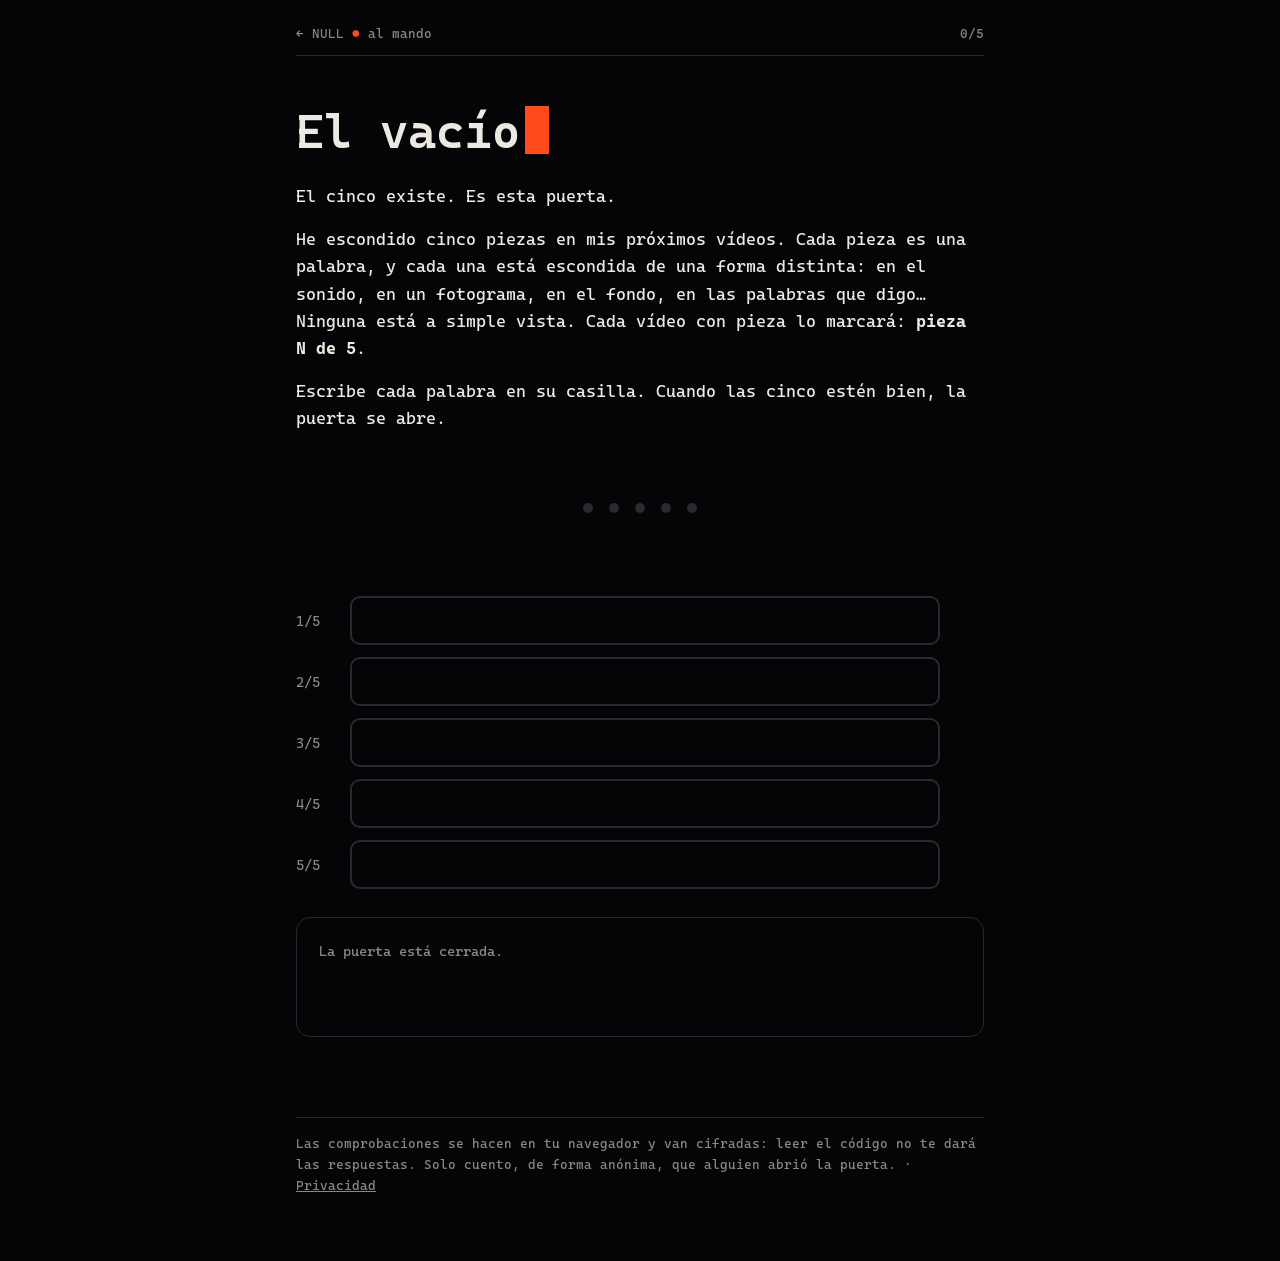
==== cinco.html @ c4239227 "Juego 5: El vacío (puerta de cinco piezas) Co-Authored-By: Claude Opus 5.5 <noreply@anthropic.com>" ====
<!doctype html>
<html lang="es">
<head>
<meta charset="utf-8">
<meta name="viewport" content="width=device-width, initial-scale=1">
<title>El vacío · Null</title>
<meta name="description" content="El juego 5. Cinco piezas escondidas en mis vídeos abren esta puerta.">
<link rel="icon" href="favicon.png">
<link rel="stylesheet" href="estilo.css">
<style>
  .piezas { display: grid; gap: 12px; margin: 28px 0; }
  .pieza { display: grid; grid-template-columns: 44px 1fr 34px; align-items: center; gap: 10px; }
  .pieza .n { color: var(--dim); font-size: 14px; }
  .pieza input { font: 600 22px var(--mono); letter-spacing: .14em; text-transform: uppercase; background: transparent;
    color: var(--fg); border: 2px solid var(--faint); border-radius: 10px; padding: 10px 12px; width: 100%; }
  .pieza input:focus { outline: none; border-color: var(--acc); }
  .pieza input.bien { border-color: var(--gold); color: var(--gold); }
  .pieza .marca { font-size: 22px; text-align: center; }
  .puerta { border: 1px solid var(--faint); border-radius: 14px; padding: 22px; margin-top: 18px; min-height: 120px; }
  .puerta.abierta { border-color: var(--acc); box-shadow: 0 0 30px rgba(255, 74, 28, .25); }
  .vacio-anim { height: 120px; display: flex; align-items: center; justify-content: center; }
  .vacio-anim span { width: 10px; height: 10px; margin: 0 8px; border-radius: 50%; background: var(--faint); transition: background .4s, box-shadow .4s; }
  .vacio-anim span.on { background: var(--acc); box-shadow: 0 0 14px var(--acc); }
</style>
</head>
<body>
<main class="pagina">
  <div class="hud"><a href="index.html">← NULL <b>●</b> al mando</a><span id="estado">0/5</span></div>
  <h1>El vacío<span class="cursor"></span></h1>
  <p>El cinco existe. Es esta puerta.</p>
  <p>He escondido cinco piezas en mis próximos vídeos. Cada pieza es una palabra, y cada una está escondida de una forma distinta: en el sonido, en un fotograma, en el fondo, en las palabras que digo… Ninguna está a simple vista. Cada vídeo con pieza lo marcará: <b>pieza N de 5</b>.</p>
  <p>Escribe cada palabra en su casilla. Cuando las cinco estén bien, la puerta se abre.</p>

  <div class="vacio-anim" aria-hidden="true"><span></span><span></span><span></span><span></span><span></span></div>

  <div class="piezas" id="piezas"></div>
  <div class="puerta" id="puerta"><p class="juntos" id="puertaTexto">La puerta está cerrada.</p></div>

  <div class="pie">Las comprobaciones se hacen en tu navegador y van cifradas: leer el código no te dará las respuestas. Solo cuento, de forma anónima, que alguien abrió la puerta. · <a href="privacidad.html">Privacidad</a></div>
</main>
<script>
const SAL = "null-vacio-5";
const H = ["1ac924a7122f6c6eff08acdd546bb9b031e695efc2876c117f72e860a2dccbd4",
  "ca18603a8d2044d8c01bb22f4beda1abe8a0744f37e1c2c53c6c2823975cf339",
  "34eac36b4b0018b05f9e582a5e15dd1f5acd3a10ce0363d9de8fa17d25ab1c38",
  "683faaff6c68b76a4e75f32c45589174c9b133c3d92e5623e4f4a222b1b2002f",
  "484f10d8c7fce8330c8074c1c9fcc76c264281a36045695a047e247792c883cf"];
const CT = "qfc8qO8x9lYQD8y1Mdbm46KZ/2tdAAfLjd6J+4Cl3wwQonlhNiVj/HZBYNICCcNtON/KK6vDBwjqnCW1EC5Sm2Fs1mgTQQqUnuT9uP+uJS+djaZ1CWW/L4s1/Sv31q7ifd+wzk3Qr5wjV/5u53YAlFROugSbq4Z7utodT8ApFmigEb+D3ICBWpZ0CuHg0dVOqNIfkU8iYvHnwXPrYH2llVsnUhbFk33/Dmnp95olYvhIgkPfZIJOjowSrldFtcSwcug2n0nR/uD4JyYwsFhD23qZqBptgNUEikiawJB9Zcw3MprvxQPsSVDiXyWOGAWIMDaWSyNDvzx2B9ImXNQWd/Ihft3+ivNw4fGtxS6MFw2WlMNnyTkINcc0rKQC9t9YeVyRyn4MkfTdSVirudDJsSWRu6KclmN1L84vplOTn0ZpSCnnwPXm9HXMRFSZNCpaX5Ds/5+yvYlysya/Os2PL3k=";
const enc = new TextEncoder();
const hex = b => [...new Uint8Array(b)].map(x => x.toString(16).padStart(2, "0")).join("");
const sha = async s => crypto.subtle.digest("SHA-256", enc.encode(s));
const norm = s => s.normalize("NFD").replace(/[̀-ͯ]/g, "").toUpperCase().replace(/[^A-Z]/g, "");
const ok = [false, false, false, false, false];
let abierta = false;

function cuenta(path, title) {
  try { if (window.goatcounter && window.goatcounter.count) window.goatcounter.count({ path, title, event: true }); } catch (e) {}
}

const cont = document.getElementById("piezas");
for (let k = 0; k < 5; k++) {
  const row = document.createElement("div");
  row.className = "pieza";
  row.innerHTML = `<span class="n">${k + 1}/5</span><input aria-label="pieza ${k + 1}" autocomplete="off" spellcheck="false"><span class="marca"></span>`;
  cont.appendChild(row);
  const inp = row.querySelector("input"), marca = row.querySelector(".marca");
  inp.addEventListener("input", async () => {
    const w = norm(inp.value);
    const bien = w.length > 0 && hex(await sha(`${SAL}|${k}|${w}`)) === H[k];
    ok[k] = bien;
    inp.classList.toggle("bien", bien);
    marca.textContent = bien ? "●" : "";
    marca.style.color = "var(--acc)";
    pinta();
    if (bien) { inp.disabled = true; const sig = cont.querySelectorAll("input")[k + 1]; if (sig) sig.focus(); }
  });
}

function pinta() {
  const n = ok.filter(Boolean).length;
  document.getElementById("estado").textContent = `${n}/5`;
  document.querySelectorAll(".vacio-anim span").forEach((s, i) => s.classList.toggle("on", ok[i]));
  if (n === 5 && !abierta) abrir();
}

async function abrir() {
  abierta = true;
  const frase = [...cont.querySelectorAll("input")].map(i => norm(i.value)).join(" ");
  const ct = Uint8Array.from(atob(CT), c => c.charCodeAt(0));
  let ks = new Uint8Array(0), i = 0;
  while (ks.length < ct.length) {
    const blk = new Uint8Array(await sha(`${SAL}|ks|${frase}|${i++}`));
    const t = new Uint8Array(ks.length + blk.length); t.set(ks); t.set(blk, ks.length); ks = t;
  }
  const txt = new TextDecoder().decode(ct.map((b, j) => b ^ ks[j]));
  document.getElementById("puerta").classList.add("abierta");
  document.getElementById("puertaTexto").textContent = txt;
  document.getElementById("puertaTexto").style.color = "var(--fg)";
  cuenta("vacio-abierto", "El vacío: puerta abierta");
}
</script>
<script data-goatcounter="https://nullalmando.goatcounter.com/count" async src="//gc.zgo.at/count.js"></script>
</body>
</html>
---- estilo.css ----
@font-face {
  font-family: "Cascadia Code";
  src: url("fuentes/CascadiaCode.ttf") format("truetype");
  font-weight: 200 700;
  font-display: swap;
}

:root {
  --bg: #050507;
  --fg: #ece9e2;
  --acc: #ff4a1c;
  --gold: #ffbe50;
  --red: #e64646;
  --dim: #8a8780;
  --faint: #2a2a2e;
  --mono: "Cascadia Code", ui-monospace, "SFMono-Regular", Consolas, monospace;
}

* { box-sizing: border-box; }

html, body {
  margin: 0;
  background: var(--bg);
  color: var(--fg);
  font-family: var(--mono);
  font-size: 17px;
  line-height: 1.6;
  -webkit-font-smoothing: antialiased;
}

a { color: var(--acc); text-decoration: none; }
a:hover { text-decoration: underline; }

.pagina {
  max-width: 720px;
  margin: 0 auto;
  padding: 24px 16px 64px;
}

.hud {
  display: flex;
  justify-content: space-between;
  font-size: 13px;
  color: var(--dim);
  border-bottom: 1px solid var(--faint);
  padding-bottom: 10px;
  margin-bottom: 48px;
}
.hud b { color: var(--acc); font-weight: 600; }
.hud a { color: var(--dim); }

h1 { font-size: clamp(30px, 7vw, 48px); line-height: 1.15; margin: 0 0 24px; font-weight: 600; }
h2 { font-size: 15px; letter-spacing: .12em; text-transform: uppercase; color: var(--dim); margin: 64px 0 18px; font-weight: 600; }
.acc { color: var(--acc); }

.cursor {
  display: inline-block;
  width: .5em;
  height: 1em;
  background: var(--acc);
  vertical-align: -0.12em;
  margin-left: .1em;
  animation: parpadeo 1s steps(1) infinite;
}
@keyframes parpadeo { 50% { opacity: 0; } }

.perfil { display: flex; gap: 18px; align-items: center; margin-bottom: 32px; }
.perfil img { width: 72px; height: 72px; border-radius: 50%; border: 1px solid var(--faint); }
.perfil div { font-size: 14px; color: var(--dim); line-height: 1.4; }
.perfil strong { color: var(--fg); font-size: 18px; }

p { margin: 0 0 16px; }
.bio p { max-width: 60ch; }

.redes { display: flex; flex-wrap: wrap; gap: 10px; margin-top: 24px; }
.boton {
  display: inline-block;
  border: 1px solid var(--faint);
  padding: 10px 16px;
  border-radius: 10px;
  color: var(--fg);
  font-family: var(--mono);
  font-size: 15px;
  background: transparent;
  cursor: pointer;
}
.boton:hover { border-color: var(--acc); text-decoration: none; }

.juegos { display: grid; grid-template-columns: repeat(auto-fill, minmax(200px, 1fr)); gap: 12px; }
.juego {
  border: 1px solid var(--faint);
  border-radius: 12px;
  padding: 18px;
  min-height: 140px;
  display: flex;
  flex-direction: column;
  justify-content: space-between;
  color: var(--fg);
}
a.juego:hover { border-color: var(--acc); text-decoration: none; }
.juego .num { font-size: 13px; color: var(--dim); }
.juego .nombre { font-size: 20px; font-weight: 600; }
.juego .estado { font-size: 13px; color: var(--dim); }
.juego.activo { border-color: var(--acc); }
.juego.activo .estado { color: var(--acc); }
.juego.bloqueado { opacity: .45; }

.pie { margin-top: 80px; font-size: 13px; color: var(--dim); border-top: 1px solid var(--faint); padding-top: 16px; }
.pie a { color: var(--dim); text-decoration: underline; }

/* dilema */
.tablero { margin: 28px 0; }
.fila { display: grid; grid-template-columns: 56px repeat(10, 1fr); gap: 5px; align-items: center; margin-bottom: 8px; }
.fila .quien { font-size: 13px; color: var(--dim); }
.fila.null .quien { color: var(--acc); }
.celda { aspect-ratio: 1; border: 1px solid var(--faint); border-radius: 4px; transition: background .25s; }
.celda.C { background: var(--gold); border-color: var(--gold); }
.celda.D { background: var(--red); border-color: var(--red); }

.marcador { display: flex; justify-content: space-between; align-items: baseline; margin: 24px 0 6px; }
.marcador .pts { font-size: 40px; font-weight: 600; }
.marcador .null { color: var(--acc); }
.juntos { font-size: 14px; color: var(--dim); }

.acciones { display: grid; grid-template-columns: 1fr 1fr; gap: 12px; margin: 28px 0 12px; }
.accion { padding: 22px 10px; font-size: 18px; font-weight: 600; border-radius: 14px; border: 2px solid; background: transparent; color: var(--fg); font-family: var(--mono); cursor: pointer; }
.accion.ayudar { border-color: var(--gold); }
.accion.traicionar { border-color: var(--red); }
.accion:hover:not(:disabled) { background: rgba(255,255,255,.05); }
.accion:disabled { opacity: .3; cursor: default; }

.voz { min-height: 3.4em; color: var(--fg); }
.voz::before { content: "> "; color: var(--acc); }

.reglas { font-size: 14px; color: var(--dim); border: 1px solid var(--faint); border-radius: 12px; padding: 16px; }
.reglas table { border-collapse: collapse; width: 100%; margin-top: 8px; }
.reglas td, .reglas th { padding: 4px 6px; text-align: left; font-weight: 400; }
.reglas th { color: var(--fg); }

.final { border: 1px solid var(--acc); border-radius: 12px; padding: 18px; margin: 20px 0; display: none; }
.final.visible { display: block; }

.legal h3 { font-size: 16px; margin: 28px 0 8px; }
.legal { font-size: 15px; }
.legal ul { padding-left: 20px; }

@media (prefers-reduced-motion: reduce) {
  .cursor { animation: none; }
  .celda { transition: none; }
}
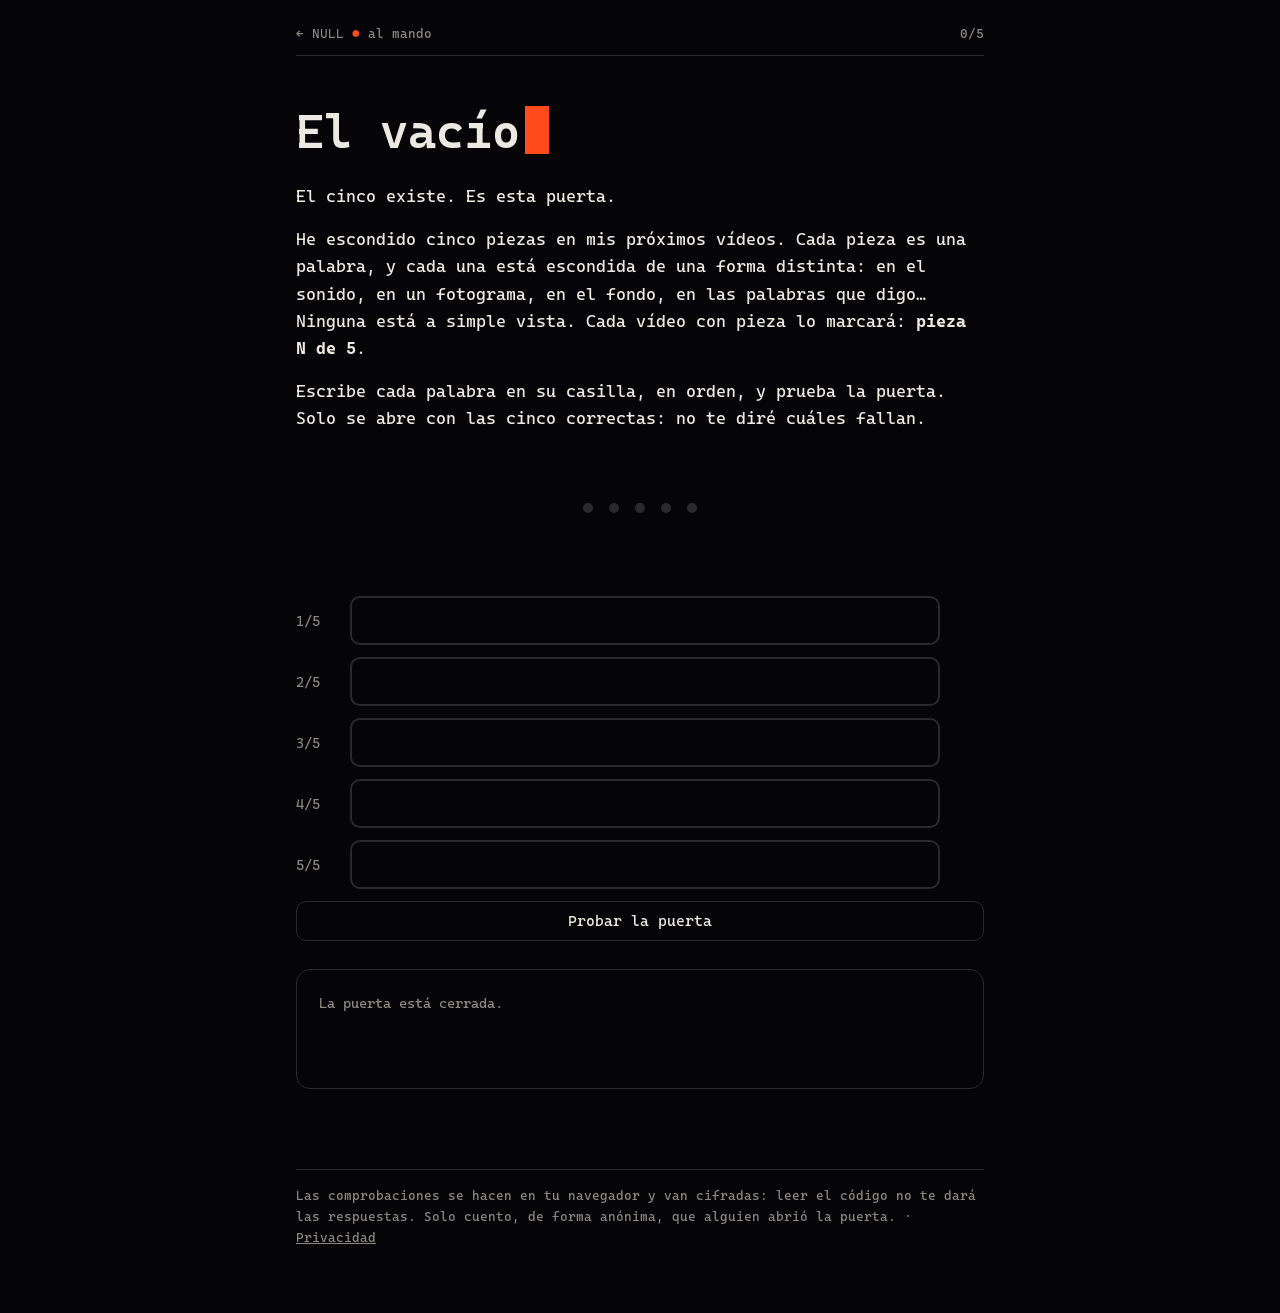
==== commit 8a557744: "El vacío: comprobación única y lenta de la frase; Mr. E, primer guardián Co-Authored-By: Claude Opus" ====
--- a/cinco.html
+++ b/cinco.html
@@ -29,7 +29,7 @@
   <h1>El vacío<span class="cursor"></span></h1>
   <p>El cinco existe. Es esta puerta.</p>
   <p>He escondido cinco piezas en mis próximos vídeos. Cada pieza es una palabra, y cada una está escondida de una forma distinta: en el sonido, en un fotograma, en el fondo, en las palabras que digo… Ninguna está a simple vista. Cada vídeo con pieza lo marcará: <b>pieza N de 5</b>.</p>
-  <p>Escribe cada palabra en su casilla. Cuando las cinco estén bien, la puerta se abre.</p>
+  <p>Escribe cada palabra en su casilla, en orden, y prueba la puerta. Solo se abre con las cinco correctas: no te diré cuáles fallan.</p>
 
   <div class="vacio-anim" aria-hidden="true"><span></span><span></span><span></span><span></span><span></span></div>
 
@@ -40,11 +40,7 @@
 </main>
 <script>
 const SAL = "null-vacio-5";
-const H = ["1ac924a7122f6c6eff08acdd546bb9b031e695efc2876c117f72e860a2dccbd4",
-  "ca18603a8d2044d8c01bb22f4beda1abe8a0744f37e1c2c53c6c2823975cf339",
-  "34eac36b4b0018b05f9e582a5e15dd1f5acd3a10ce0363d9de8fa17d25ab1c38",
-  "683faaff6c68b76a4e75f32c45589174c9b133c3d92e5623e4f4a222b1b2002f",
-  "484f10d8c7fce8330c8074c1c9fcc76c264281a36045695a047e247792c883cf"];
+const CHECK = "9107691efceb0fc6e634a58f0963c45db54eff1260b028f2c62895d370b83699";   // PBKDF2 de la frase completa
 const CT = "qfc8qO8x9lYQD8y1Mdbm46KZ/2tdAAfLjd6J+4Cl3wwQonlhNiVj/HZBYNICCcNtON/KK6vDBwjqnCW1EC5Sm2Fs1mgTQQqUnuT9uP+uJS+djaZ1CWW/L4s1/Sv31q7ifd+wzk3Qr5wjV/5u53YAlFROugSbq4Z7utodT8ApFmigEb+D3ICBWpZ0CuHg0dVOqNIfkU8iYvHnwXPrYH2llVsnUhbFk33/Dmnp95olYvhIgkPfZIJOjowSrldFtcSwcug2n0nR/uD4JyYwsFhD23qZqBptgNUEikiawJB9Zcw3MprvxQPsSVDiXyWOGAWIMDaWSyNDvzx2B9ImXNQWd/Ihft3+ivNw4fGtxS6MFw2WlMNnyTkINcc0rKQC9t9YeVyRyn4MkfTdSVirudDJsSWRu6KclmN1L84vplOTn0ZpSCnnwPXm9HXMRFSZNCpaX5Ds/5+yvYlysya/Os2PL3k=";
 const enc = new TextEncoder();
 const hex = b => [...new Uint8Array(b)].map(x => x.toString(16).padStart(2, "0")).join("");
@@ -63,24 +59,37 @@
   row.className = "pieza";
   row.innerHTML = `<span class="n">${k + 1}/5</span><input aria-label="pieza ${k + 1}" autocomplete="off" spellcheck="false"><span class="marca"></span>`;
   cont.appendChild(row);
-  const inp = row.querySelector("input"), marca = row.querySelector(".marca");
-  inp.addEventListener("input", async () => {
-    const w = norm(inp.value);
-    const bien = w.length > 0 && hex(await sha(`${SAL}|${k}|${w}`)) === H[k];
-    ok[k] = bien;
-    inp.classList.toggle("bien", bien);
-    marca.textContent = bien ? "●" : "";
-    marca.style.color = "var(--acc)";
-    pinta();
-    if (bien) { inp.disabled = true; const sig = cont.querySelectorAll("input")[k + 1]; if (sig) sig.focus(); }
-  });
+  row.querySelector("input").addEventListener("keydown", e => { if (e.key === "Enter") probar(); });
+}
+const btn = document.createElement("button");
+btn.className = "boton"; btn.textContent = "Probar la puerta"; btn.onclick = probar;
+cont.appendChild(btn);
+
+async function pbkdf2(frase) {
+  const key = await crypto.subtle.importKey("raw", enc.encode(frase), "PBKDF2", false, ["deriveBits"]);
+  const bits = await crypto.subtle.deriveBits({ name: "PBKDF2", hash: "SHA-256", salt: enc.encode(SAL + "|v2"), iterations: 300000 }, key, 256);
+  return hex(bits);
+}
+
+async function probar() {
+  if (abierta) return;
+  const ins = [...cont.querySelectorAll("input")];
+  const palabras = ins.map(i => norm(i.value));
+  const llenas = palabras.filter(Boolean).length;
+  ins.forEach((inp, k) => { ok[k] = !!palabras[k]; });
+  pinta();
+  if (llenas < 5) { document.getElementById("puertaTexto").textContent = "Faltan piezas."; return; }
+  btn.disabled = true; btn.textContent = "Comprobando…";
+  const bien = (await pbkdf2(palabras.join(" "))) === CHECK;
+  btn.disabled = false; btn.textContent = "Probar la puerta";
+  if (bien) { ins.forEach(i => { i.classList.add("bien"); i.disabled = true; }); abrir(); }
+  else document.getElementById("puertaTexto").textContent = "La puerta no se abre. Alguna pieza no es la correcta (o no está en su sitio).";
 }
 
 function pinta() {
   const n = ok.filter(Boolean).length;
   document.getElementById("estado").textContent = `${n}/5`;
   document.querySelectorAll(".vacio-anim span").forEach((s, i) => s.classList.toggle("on", ok[i]));
-  if (n === 5 && !abierta) abrir();
 }
 
 async function abrir() {
